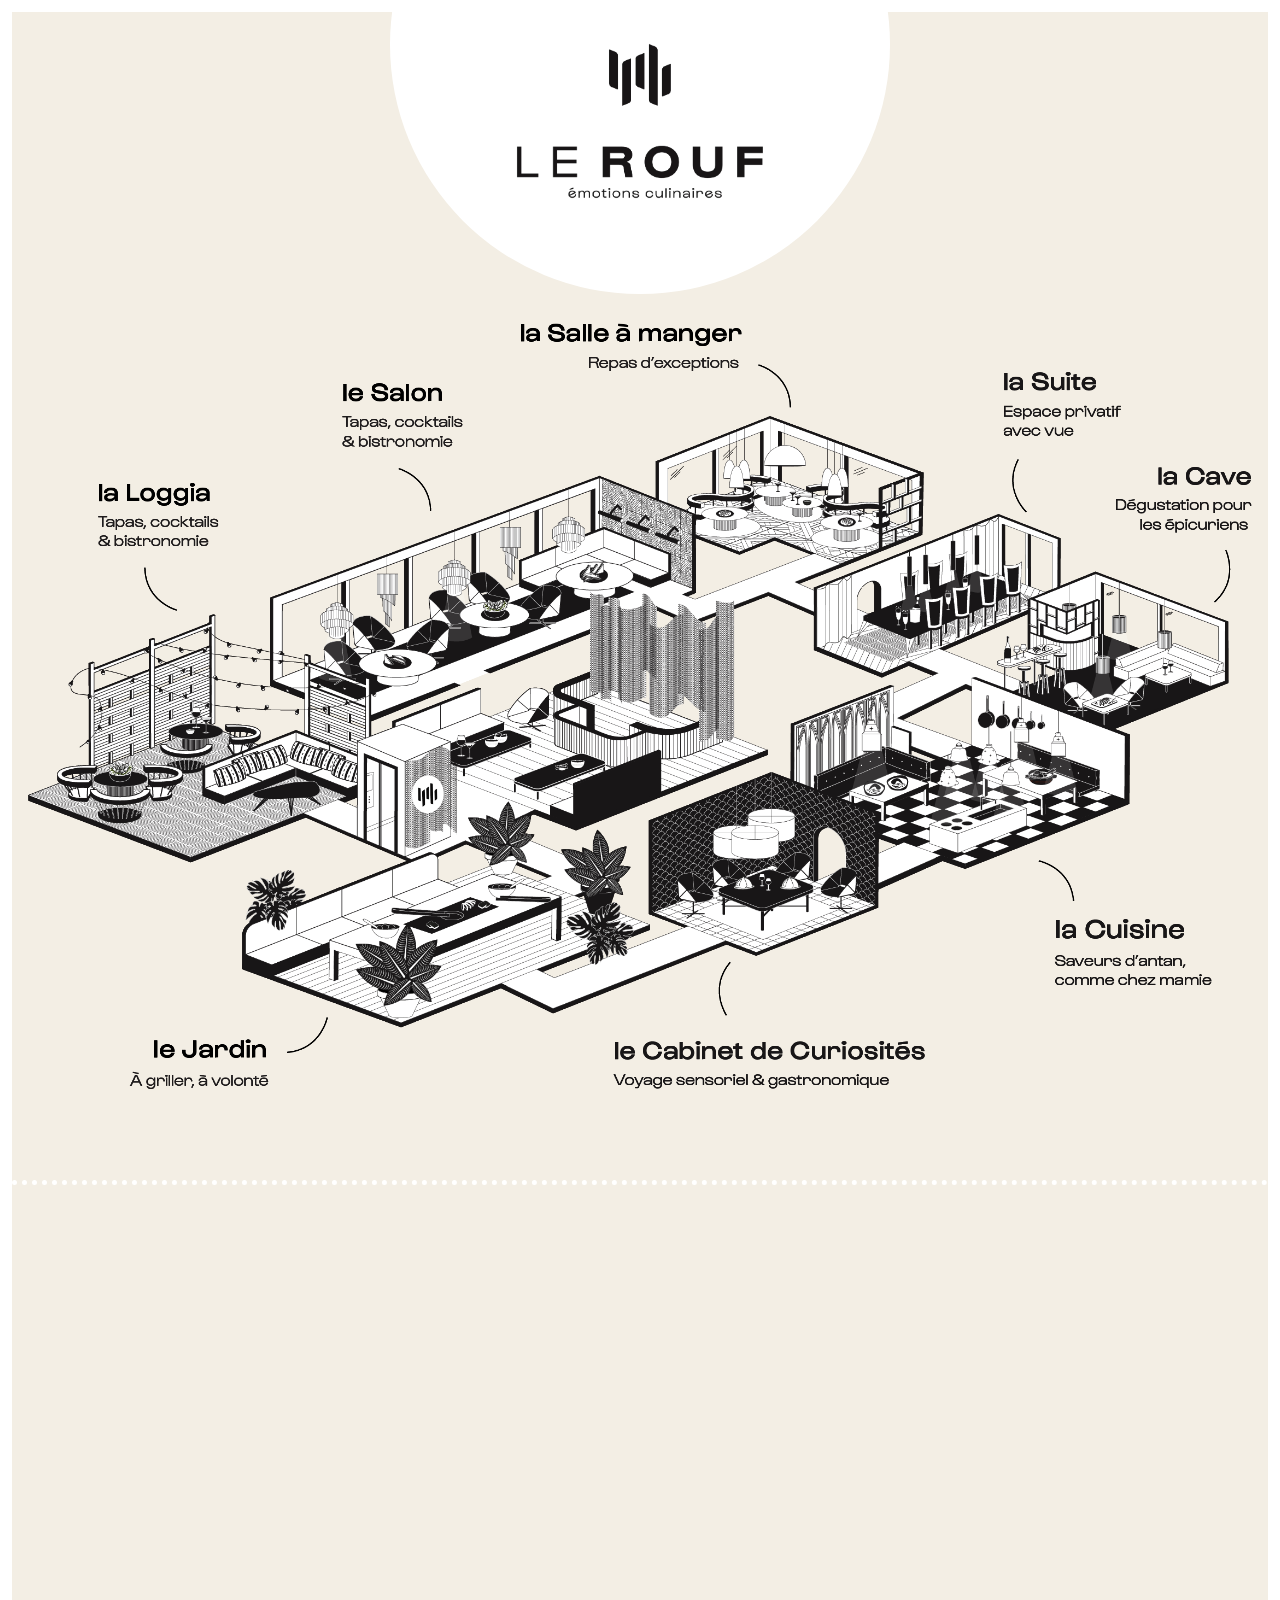
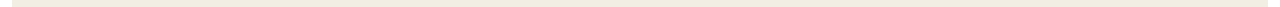
==== index.html @ 715f20ad "test pdf viewer du totem" ====
<!DOCTYPE html>
<html lang="fr">
<head>
    <meta charset="UTF-8">
    <meta name="viewport" content="width=device-width, initial-scale=1.0">
    <link rel="apple-touch-icon" sizes="180x180" href="asset/favicon/apple-touch-icon.png">
    <link rel="icon" type="image/png" sizes="32x32" href="asset/favicon/favicon-32x32.png">
    <link rel="icon" type="image/png" sizes="16x16" href="asset/favicon/favicon-16x16.png">
    <link rel="manifest" href="/site.webmanifest">
    <link rel="mask-icon" href="asset/favicon/safari-pinned-tab.svg" color="#5bbad5">
    <meta name="msapplication-TileColor" content="#da532c">
    <meta name="theme-color" content="#333333">
    <title>Plan Intercatif du Restaurant Le Rouf</title>
    <meta name="description" content="Plan interactif pour les totems au rez-de-chaussée du Rouf.">
    <link rel="stylesheet" href="css/style.css">
</head>
<body>
    <header>
        <div id="logo">
            <img src="asset/img-webp/LE_ROUF_complet_NOIR.webp" alt="logo noir le rouf" width="226.5" height="157.05">
        </div>
    </header>
    <main>
        <section id="container-1">
            <svg viewBox="0 0 800 600" preserveAspectRatio="xMinYMin meet">
                <!-- Image originale -->
                <image href="asset/img-webp/01-plan-global-V3.webp" width="800" height="600"/>
                <!-- Image de transition -->
                <image id="background-image2" href="" width="800" height="600" style="opacity: 0;"/>
                <!-- Background image  -->
                <image id="background-image1" href="asset/img-webp/01-plan-global-V3.webp" width="800" height="600"/>
        
                <!-- Interactive polygon area -->
                <polygon points="110,460 285,388 408,445 245,508" onclick="showContent('jardin')"/>
                <polygon points="60,510 60,560 180,560 180,510" onclick="showContent('jardin')"/>
                <polygon points="405,438 405,375 480,345 555,375 555,440 478,465" onclick="showContent('cabinet')"/>
                <polygon points="370,510 370,560 610,560 610,510" onclick="showContent('cabinet')"/>
                <polygon points="495,345 495,315 620,280 730,320 730,370 615,415" onclick="showContent('cuisine')"/>
                <polygon points="660,430 660,500 790,500 790,430" onclick="showContent('cuisine')"/>
                <polygon points="595,270 708,208 799,240 799,285 720,316" onclick="showContent('cave')"/>
                <polygon points="700,140 700,200 800,200 800,140" onclick="showContent('cave')"/>
                <polygon points="511,262 511,219 640,168 680,183 680,225 557,280" onclick="showContent('suite')"/>
                <polygon points="620,70 620,130 750,130 750,70" onclick="showContent('suite')"/>
                <polygon points="400,168 400,130 480,100 585,138 585,180 510,210" onclick="showContent('salle')"/>
                <polygon points="310,40 310,90 500,90 500,40" onclick="showContent('salle')"/>
                <polygon points="130,285 130,225 360,140 427,165 427,220 195,310" onclick="showContent('salon')"/>
                <polygon points="200,70 200,150 300,150 300,70" onclick="showContent('salon')"/>
                <polygon points="1,368 1,290 115,250 242,290 242,363 115,410" onclick="showContent('loggia')"/>
                <polygon points="30,140 30,200 130,200 130,140" onclick="showContent('loggia')"/>
                <polygon points="200,335 350,275 355,250 455,230 478,332 342,388" onclick="showContent('bar')"/>
            </svg>
            <div id="touchIco" class="show">
                <img src="asset/svg/one-finger-select-hand-gesture.svg" alt="icone de main interactive" width="50" height="50">
                <span>Touchez l'écran et explorez le Rouf</span>
            </div>
        </section>
        <!-- Zone des Modals de Réservation-->
        <!-- Modal Jardin-->
        <div id="jardinModal" class="modal show-modal">
            <!-- Modal content -->
            <div class="modal-content">
                <h2>Le Jardin</h2>
                <p>Réserver votre table avec votre smartphone<br>en scannant le QR-Code ci-dessous</p>
                <img src="asset/svg/qr-code/ZEN_CHEF-JARDIN-booking-qr-code.webp"></img>
                <span class="close" data-modal="jardinModal"><button>&times;</span> fermer</button></span>
            </div>
        </div>
        <!-- Modal Cabinet-->
        <div id="cabinetModal" class="modal show-modal">
            <!-- Modal content -->
            <div class="modal-content">
                <h2>Le Cabinet de Curiosité</h2>
                <p>Réserver votre table avec votre smartphone<br>en scannant le QR-Code ci-dessous</p>
                <img src="asset/svg/qr-code/ZEN_CHEF-CABINET-booking-qr-code.webp"></img>
                <span class="close" data-modal="cabinetModal"><button>&times;</span> fermer</button></span>
            </div>
        </div>
        <!-- Modal Cuisine-->
        <div id="cuisineModal" class="modal show-modal">
            <!-- Modal content -->
            <div class="modal-content">
                <h2>La Cuisine</h2>
                <p>Réserver votre table avec votre smartphone<br>en scannant le QR-Code ci-dessous</p>
                <img src="asset/svg/qr-code/ZEN_CHEF-CUISINE-booking-qr-code.webp"></img>
                <span class="close" data-modal="cuisineModal"><button>&times;</span> fermer</button></span>
            </div>
        </div>
        <!-- Modal Cave-->
        <div id="caveModal" class="modal show-modal">
            <!-- Modal content -->
            <div class="modal-content">
                <h2>La Cave</h2>
                <p>Réserver votre table avec votre smartphone<br>en scannant le QR-Code ci-dessous</p>
                <img src="asset/svg/qr-code/ZEN_CHEF-CAVE-booking-qr-code.webp"></img>
                <span class="close" data-modal="caveModal"><button>&times;</span> fermer</button></span>
            </div>
        </div>
        <!-- Modal Suite-->
        <div id="suiteModal" class="modal show-modal">
            <!-- Modal content -->
            <div class="modal-content">
                <h2>La Suite</h2>
                <p>Réserver votre table avec votre smartphone<br>en scannant le QR-Code ci-dessous</p>
                <img src="asset/svg/qr-code/ZEN_CHEF-SUITE-booking-qr-code.webp"></img>
                <span class="close" data-modal="suiteModal"><button>&times;</span> fermer</button></span>
            </div>
        </div>
        <!-- Modal Salle-->
        <div id="salleModal" class="modal show-modal">
            <!-- Modal content -->
            <div class="modal-content">
                <h2>La Salle à Manger</h2>
                <p>Réserver votre table avec votre smartphone<br>en scannant le QR-Code ci-dessous</p>
                <img src="asset/svg/qr-code/ZEN_CHEF-SALLE-booking-qr-code.webp"></img>
                <span class="close" data-modal="salleModal"><button>&times;</span> fermer</button></span>
            </div>
        </div>
        <!-- Modal Salon-->
        <div id="salonModal" class="modal show-modal">
            <!-- Modal content -->
            <div class="modal-content">
                <h2>Le Salon</h2>
                <p>Réserver votre table avec votre smartphone<br>en scannant le QR-Code ci-dessous</p>
                <img src="asset/svg/qr-code/ZEN_CHEF-SALON-booking-qr-code.webp"></img>
                <span class="close" data-modal="salonModal"><button>&times;</span> fermer</button></span>
            </div>
        </div>
        <!-- Modal Loggia-->
        <div id="loggiaModal" class="modal show-modal">
            <!-- Modal content -->
            <div class="modal-content">
                <h2>La Loggia</h2>
                <p>Réserver votre table avec votre smartphone<br>en scannant le QR-Code ci-dessous</p>
                <img src="asset/svg/qr-code/ZEN_CHEF-SALON-booking-qr-code.webp"></img>
                <span class="close" data-modal="loggiaModal"><button>&times;</span> fermer</button></span>
            </div>
        </div>
        <!-- Modal Bar-->
        <div id="barModal" class="modal show-modal">
            <!-- Modal content -->
            <div class="modal-content">
                <span class="close" data-modal="barModal">&times;</span>
                <iframe src="" title="Bar réservation"></iframe>
            </div>
        </div>
        <section id="container-2">
            <article id="main">
                <p>Découvrez et explorez le Rouf</p>
                <span>●</span>
                <p>Situé au 3ème et dernier étage du 105, le Rouf est un lieu fort, rempli d'émotions et d'expériences culinaires différentes.</p>
                <span>●</span>
                <p>Touchez la carte au dessus pour découvrir les espaces et leur menus.</p>
                <span>●</span>
                <p>Dans chaque espace réservez en ligne en scannant avec votre smartphone le QR-Code que vous trouverez avec le bouton "réserver".</p>
            </article>
            <article id="jardin">
                <div class="btn-back">
                    <button onclick="showContent('main')"><img src="asset/svg/arrow-left.svg" alt="icone de fleches de retour" loading="lazy"><span>Retour</span></button>
                </div>
                <div class="descr">
                    <div class="img-space">
                        <img src="asset/img/plat-1/1.png" alt="" loading="lazy">
                        <img src="asset/img/plat-2/2.png" alt="" loading="lazy">
                    </div>
                    <div class="txt-space">
                        <h2>Le Jardin</h2>
                        <h3>A griller, à volonté</h3>
                        <div class="picto">
                            <img src="asset/img-webp/pictogramme/euro1.webp" alt="gamme de prix de l'espace" loading="lazy">
                            <img src="asset/img-webp/pictogramme/barbecue.webp" alt="icone d'un barbecue" loading="lazy">
                            <img src="asset/img-webp/pictogramme/vegetal.webp" alt="icone végétal" loading="lazy">
                            <img src="asset/img-webp/pictogramme/carotviande.webp" alt="icone de carotte et de viande" loading="lazy">
                        </div>
                        <p>Prenez place dans le Jardin où nous vous proposons un buffet à volonté de viandes, de légumes, de salé et de sucré. Votre barbecue coréen sur votre table ou votre hot pot n'attendent plus que vous pour votre expérience culinaire. Profitez d'une terrasse exposée plein sud toute la journée.</p>
                        <div class="separateur-space"></div>
                        <h4>Horaires et jours d’ouvertures</h4>
                        <p style="text-align: center;">Le Cabinet de Curiosité est ouvert uniquement le soir du mardi au samedi avec un début d'expérience commun à tous à partir 20h.</p>
                        <div class="btn-space">
                            <button onclick="showMenu('menu-jardin')"><span>Découvrir la carte</span><img src="asset/svg/arrow-right.svg" alt="icone de fleches droite" loading="lazy"></button>
                            <!-- Trigger/Open Modal -->
                            <button id="jardinBtn">Réserver</button>
                        </div>
                    </div>
                </div>
            </article>
            <article id="cabinet">
                <div class="btn-back">
                    <button onclick="showContent('main')"><img src="asset/svg/arrow-left.svg" alt="icone de fleches de retour" loading="lazy"><span>Retour</span></button>
                </div>
                <div class="descr">
                    <div class="img-space">
                        <img src="asset/img-webp/cabinet/cabinet-1.webp" alt="" loading="lazy">
                        <img src="asset/img-webp/cabinet/cabinet-2.webp" alt="" loading="lazy">
                    </div>
                    <div class="txt-space">
                        <h2>Le Cabinet de curiosités</h2>
                        <h3 style="text-wrap: nowrap;">L’expérience sensorielle et culinaire,<br>à la découverte des 4 éléments.</h3>
                        <div class="picto">
                            <img src="asset/img-webp/pictogramme/euro3.webp" alt="gamme de prix de l'espace" loading="lazy">
                            <img src="asset/img-webp/pictogramme/interogation.webp" alt="icone d'interogation" loading="lazy">
                            <img src="asset/img-webp/pictogramme/curieux.webp" alt="icone de curiosités" loading="lazy">
                            <img src="asset/img-webp/pictogramme/plat-cloche.webp" alt="icone d'une cloche" loading="lazy">
                        </div>
                        <p style="text-wrap: nowrap;">Savourez des mets dans une ambiance scénarisée<br>autour de thèmes recherchés.<br>Le directeur du restaurant David<br>aura l’honneur de vous accueillir<br>pour vous proposer une expérience<br>des plus surprenantes.</p>
                        <div class="separateur-space"></div>
                        <h4>Horaires et jours d’ouvertures</h4>
                        <p style="text-align: center;">Le Cabinet de Curiosité est ouvert uniquement le soir du mardi au samedi avec un début d'expérience commun à tous à partir 20h.</p>
                        <div class="btn-space">
                            <!--<button onclick="showMenu('menu-cabinet')"><span>Découvrir la carte</span><img src="asset/svg/arrow-right.svg" alt="icone de fleches droite"></button>-->
                            <!-- Trigger/Open Modal -->
                            <button id="cabinetBtn">Réserver</button>
                        </div>
                    </div>
                </div>
            </article>
            <article id="cuisine">
                <div class="btn-back">
                    <button onclick="showContent('main')"><img src="asset/svg/arrow-left.svg" alt="icone de fleches de retour" loading="lazy"><span>Retour</span></button>
                </div>
                <div class="descr">
                    <div class="img-space">
                        <img src="asset/img-webp/cuisine/cuisine-1.webp" alt="" loading="lazy">
                        <img src="asset/img-webp/cuisine/cuisine-2.webp" alt="" loading="lazy">
                    </div>
                    <div class="txt-space">
                        <h2>La Cuisine</h2>
                        <h3>Saveurs d'antan,<br>comme chez mamie.</h3>
                        <div class="picto">
                            <img src="asset/img-webp/pictogramme/euro2.webp" alt="gamme de prix de l'espace" loading="lazy">
                            <img src="asset/img-webp/pictogramme/cocote.webp" alt="icone de cocotte" loading="lazy">
                            <img src="asset/img-webp/pictogramme/tarte.webp" alt="icone de tarte" loading="lazy">
                            <img src="asset/img-webp/pictogramme/tablier.webp" alt="icone de tablier" loading="lazy">
                        </div>
                        <p>Doux retour en enfance avec les plats les plus typiques de nos grands-mères! Ici la carte évoluera tous les mois pour le plus grand plaisir du chef Alex, de ses équipes mais surtout le vôtre !</p>
                        <div class="separateur-space"></div>
                        <h4>Horaires et jours d’ouvertures</h4>
                        <p style="text-align: center;">La Cuisine est ouverte tous les jours, sauf le mardi toute la journée et le dimanche soir.</p>
                        <div class="btn-space">
                            <button onclick="showMenu('menu-cuisine')"><span>Découvrir la carte</span><img src="asset/svg/arrow-right.svg" alt="icone de fleches droite" loading="lazy"></button>
                            <!-- Trigger/Open Modal -->
                            <button id="cuisineBtn">Réserver</button>
                        </div>
                    </div>
                </div>
            </article>
            <article id="cave">
                <div class="btn-back">
                    <button onclick="showContent('main')"><img src="asset/svg/arrow-left.svg" alt="icone de fleches de retour" loading="lazy"><span>Retour</span></button>
                </div>
                <div class="descr">
                    <div class="img-space">
                        <img src="asset/img-webp/cave/cave-1.webp" alt="" loading="lazy">
                        <img src="asset/img-webp/cave/cave-2.webp" alt="" loading="lazy">
                    </div>
                    <div class="txt-space">
                        <h2>La Cave</h2>
                        <h3>Dégustation pour les épicuriens.</h3>
                        <div class="picto">
                            <img src="asset/img-webp/pictogramme/euro2.webp" alt="gamme de prix de l'espace" loading="lazy">
                            <img src="asset/img-webp/pictogramme/cotedeboeuf.webp" alt="icone de cote de boeuf" loading="lazy">
                            <img src="asset/img-webp/pictogramme/vin.webp" alt="icone de vin" loading="lazy">
                            <img src="asset/img-webp/pictogramme/cigare.webp" alt="icone de cigare" loading="lazy">
                        </div>
                        <p>Imaginez manger une bonne Côte de Boeuf, prendre une belle bouteille de Vin et finir son repas tranquillement avec un Digestif et un Cigare sur la terrasse. Boeuf Maturé, Entrecôte Wagyu, Jambon à la découpe, Poisson grillé, le lieu parfait pour les épicuriens.</p>
                        <div class="separateur-space"></div>
                        <h4>Horaires et jours d’ouvertures</h4>
                        <p style="text-align: center;">La Cave est ouverte tous les jours,<br>sauf le mercredi toute la journée et le dimanche soir.</p>
                        <div class="btn-space">
                            <button onclick="showMenu('menu-cave')"><span>Découvrir la carte</span><img src="asset/svg/arrow-right.svg" alt="icone de fleches droite" loading="lazy"></button>
                            <!-- Trigger/Open Modal -->
                            <button id="caveBtn">Réserver</button>
                        </div>
                    </div>
                </div>
            </article>
            <article id="suite">
                <div class="btn-back">
                    <button onclick="showContent('main')"><img src="asset/svg/arrow-left.svg" alt="icone de fleches de retour" loading="lazy"><span>Retour</span></button>
                </div>
                <div class="descr">
                    <div class="img-space">
                        <img src="asset/img-webp/suite/suite-1.webp" alt="" loading="lazy">
                        <img src="asset/img-webp/suite/suite-2.webp" alt="" loading="lazy">
                    </div>
                    <div class="txt-space">
                        <h2>La Suite</h2>
                        <h3>Privatisez La Suite pour votre anniversaire ou pour un séminaire professionnel.</h3>
                        <div class="picto">
                            <img src="asset/img-webp/pictogramme/euro3.webp" alt="gamme de prix de l'espace" loading="lazy">
                            <img src="asset/img-webp/pictogramme/tchin.webp" alt="icone de verre de champagne" loading="lazy">
                            <img src="asset/img-webp/pictogramme/tapis.webp" alt="icone de tapis rouge" loading="lazy">
                            <img src="asset/img-webp/pictogramme/homard.webp" alt="icone de homard" loading="lazy">
                        </div>
                        <p>Espace privatif perché au plus haut point du 105. Vous jouirez de la plus jolie vue possible pour vos séminaires de travail, vos anniversaires en famille ou vos dîners entre amis ! Contactez vanessa@le-rouf.com pour plus d'informations.</p>
                        <div class="separateur-space"></div>
                        <h4>Horaires et jours d’ouvertures</h4>
                        <p style="text-align: center;">La Suite est privatisable tous les jours.<br>Contactez vanessa@le-rouf.com pour plus d'informations.</p>
                        <div class="btn-space">
                            <!--<button onclick="showMenu('menu-suite')"><span>Découvrir la carte</span><img src="asset/svg/arrow-right.svg" alt="icone de fleches droite" loading="lazy"></button>-->
                            <!-- Trigger/Open Modal -->
                            <button id="suiteBtn">Réserver</button>
                        </div>
                    </div>
                </div>
            </article>
            <article id="salle">
                <div class="btn-back">
                    <button onclick="showContent('main')"><img src="asset/svg/arrow-left.svg" alt="icone de fleches de retour" loading="lazy"><span>Retour</span></button>
                </div>
                <div class="descr">
                    <div class="img-space">
                        <img src="asset/img-webp/salle/salle-1.webp" alt="" loading="lazy">
                        <img src="asset/img-webp/salle/salle-2.webp" alt="" loading="lazy">
                    </div>
                    <div class="txt-space">
                        <h2>La Salle a manger</h2>
                        <h3>La Salle à manger vous propose un repas gastronomique avec un menu en plusieurs dégustations.</h3>
                        <div class="picto">
                            <img src="asset/img-webp/pictogramme/euro3.webp" alt="gamme de prix de l'espace" loading="lazy">
                            <img src="asset/img-webp/pictogramme/plat-cloche.webp" alt="icone de cloche" loading="lazy">
                            <img src="asset/img-webp/pictogramme/tchin.webp" alt="icone de verre de champagne" loading="lazy">
                            <img src="asset/img-webp/pictogramme/etoile.webp" alt="icone de etoile" loading="lazy">
                        </div>
                        <p>Un dîner gastronomique avec vue Seine et Cathédrale, sympa non ? Profitez d’un repas d’exception avec un service soigné où les mises en scènes seront, en plus des mets délicieux, la marque de fabrique de cet espace.</p>
                        <div class="separateur-space"></div>
                        <h4>Horaires et jours d’ouvertures</h4>
                        <p style="text-align: center;">La Salle à manger est ouverte tous les jours, sauf le dimanche soir.</p>
                        <div class="btn-space">
                            <button onclick="showMenu('menu-salle')"><span>Découvrir la carte</span><img src="asset/svg/arrow-right.svg" alt="icone de fleches droite" loading="lazy"></button>
                            <!-- Trigger/Open Modal -->
                            <button id="salleBtn">Réserver</button>
                        </div>
                    </div>
                </div>
            </article>
            <article id="salon">
                <div class="btn-back">
                    <button onclick="showContent('main')"><img src="asset/svg/arrow-left.svg" alt="icone de fleches de retour" loading="lazy"><span>Retour</span></button>
                </div>
                <div class="descr">
                    <div class="img-space">
                        <img src="asset/img-webp/salon/salon-1.webp" alt="" loading="lazy">
                        <img src="asset/img-webp/salon/salon-2.webp" alt="" loading="lazy">
                    </div>
                    <div class="txt-space">
                        <h2>Le Salon</h2>
                        <h3>Tapas, Cocktail & Bistronomie.</h3>
                        <div class="picto">
                            <img src="asset/img-webp/pictogramme/euro1.webp" alt="gamme de prix de l'espace" loading="lazy">
                            <img src="asset/img-webp/pictogramme/divan.webp" alt="icone de divan" loading="lazy">
                            <img src="asset/img-webp/pictogramme/cocktail.webp" alt="icone de cocktail" loading="lazy">
                            <img src="asset/img-webp/pictogramme/saucisson.webp" alt="icone de saucisson" loading="lazy">
                        </div>
                        <p>Profitez d'un moment de détente et de dégustation autour de tapas, de cocktails et d'une jolie carte bistronomique dans une ambiance de brasserie.</p>
                        <div class="separateur-space"></div>
                        <h4>Horaires et jours d’ouvertures</h4>
                        <p style="text-align: center;">Le Salon et la Loggia
                            <br>avec terrasse vue sur Seine
                            <br>sont ouverts en continu :</p>
                            <p style="text-align: center;">du lundi au dimanche de 12h à 23h.</p>
                            <p style="text-align: center;">Une carte réduite est proposée de 14h à 19h.</p>
                        <div class="btn-space">
                            <a href="https://le-rouf.com/wp-content/uploads/Carte-Salon.pdf"><button><span>Découvrir la carte</span><img src="asset/svg/arrow-right.svg" alt="icone de fleches droite" loading="lazy"></button></a>
                            <!-- Trigger/Open Modal -->
                            <button id="salonBtn">Réserver</button>
                        </div>
                    </div>
                </div>
            </article>
            <article id="loggia">
                <div class="btn-back">
                    <button onclick="showContent('main')"><img src="asset/svg/arrow-left.svg" alt="icone de fleches de retour" loading="lazy"><span>Retour</span></button>
                </div>
                <div class="descr">
                    <div class="img-space">
                        <img src="asset/img-webp/loggia/loggia-1.webp" alt="" loading="lazy">
                        <img src="asset/img-webp/loggia/loggia-2.webp" alt="" loading="lazy">
                    </div>
                    <div class="txt-space">
                        <h2>la Loggia</h2>
                        <h3>Térrasse chaleureuse</h3>
                        <div class="picto">
                            <img src="asset/img-webp/pictogramme/euro1.webp" alt="gamme de prix de l'espace" loading="lazy">
                            <img src="asset/img-webp/pictogramme/soleil.webp" alt="icone de soleil" loading="lazy">
                            <img src="asset/img-webp/pictogramme/cocktail.webp" alt="icone de cocktail" loading="lazy">
                            <img src="asset/img-webp/pictogramme/saucisson.webp" alt="icone de saucisson" loading="lazy">
                        </div>
                        <p>Ambiance et cartes similaires à celles du Salon, vous profiterez d’une jolie carte de cocktails et d’une bistronomie accessible à tous, le tout sur une terrasse chaleureuse avec vue sur Seine.
                        </p>
                        <div class="separateur-space"></div>
                        <p>- Térrasse avec vue sur la Seine</p>
                        <p>- Capacités de places assises</p>
                        <div class="btn-space">
                            <button onclick="showMenu('menu-salon')"><span>Découvrir la carte</span><img src="asset/svg/arrow-right.svg" alt="icone de fleches droite" loading="lazy"></button>
                            <!-- Trigger/Open Modal -->
                            <button id="loggiaBtn">Réserver</button>
                        </div>
                    </div>
                </div>
            </article>
            <article id="bar">
                <div class="btn-back">
                    <button onclick="showContent('main')"><img src="asset/svg/arrow-left.svg" alt="icone de fleches de retour" loading="lazy"><span>Retour</span></button>
                </div>
                <div class="descr">
                    <div class="img-space">
                        <img src="asset/img-webp/bar/bar-1.webp" alt="" loading="lazy">
                        <img src="asset/img-webp/bar/bar-2.webp" alt="" loading="lazy">
                    </div>
                    <div class="txt-space">
                        <h2>le Bar</h2>
                        <h3>Zone d'accueil et de détente autour d'un verre ou d'un cocktail.</h3>
                        <div class="picto">
                            <img src="asset/img-webp/pictogramme/euro1.webp" alt="gamme de prix de l'espace" loading="lazy">
                            <img src="asset/img-webp/picto-vin.webp" alt="icone de vin" loading="lazy">
                            <img src="asset/img-webp/picto-jambon.webp" alt="icone de jambon" loading="lazy">
                            <img src="asset/img-webp/picto-viande.webp" alt="icone de viande" loading="lazy">
                        </div>
                        <p>Cette zone sera à la fois une zone d'accueil, de détente autour d'un verre ou d'un cocktail, un instant de détente confortablement installé dans un fauteuil pour passer la soirée entre amis ou patienter le temps qu'une table du restaurant se libère.</p>
                        <div class="separateur-space"></div>
                        <p>- Térrasse avec vue sur la seine</p>
                        <p>- Zone d'accueil</p>
                        <div class="btn-space">
                            <a href="asset/pdf/Carte-Cave-Juin-2024.pdf"><button><span>Découvrir la carte</span><img src="asset/svg/arrow-right.svg" alt="icone de fleches droite" loading="lazy"></button></a>
                            <!-- Trigger/Open Modal -->
                            <!--<button id="barBtn">Réserver</button>-->
                        </div>
                    </div>
                </div>
            </article>
            <article id="menu-jardin">
                <div class="btn-back">
                    <button onclick="showContent('jardin')"><img src="asset/svg/arrow-left.svg" alt="icone de fleches de retour" loading="lazy"><span>Retour</span></button>
                    <!-- Trigger/Open Modal -->
                    <button id="jardinBtn">Réserver</button>
                </div>
                <div class="descr">
                    <div id="adobe-dc-view-jardin" style="height: 600px; width: 100%;"></div>
                </div>
            </article>
            <article id="menu-cabinet">
                <div class="btn-back">
                    <button onclick="showContent('cabinet')"><img src="asset/svg/arrow-left.svg" alt="icone de fleches de retour" loading="lazy"><span>Retour</span></button>
                </div>
                <div class="descr">
                    <div id="adobe-dc-view-cabinet" style="height: 600px; width: 100%;"></div>
                </div>
            </article>
            <article id="menu-cuisine">
                <div class="btn-back">
                    <button onclick="showContent('cuisine')"><img src="asset/svg/arrow-left.svg" alt="icone de fleches de retour" loading="lazy"><span>Retour</span></button>
                    <!-- Trigger/Open Modal -->
                    <button id="cuisineBtn">Réserver</button>
                </div>
                <div class="descr">
                    <div id="adobe-dc-view-cuisine" style="height: 600px; width: 100%;"></div>
                </div>
            </article>
            <article id="menu-cave">
                <div class="btn-back">
                    <button onclick="showContent('cave')"><img src="asset/svg/arrow-left.svg" alt="icone de fleches de retour" loading="lazy"><span>Retour</span></button>
                    <!-- Trigger/Open Modal -->
                    <button id="caveBtn">Réserver</button>
                </div>
                <div class="descr">
                    <div id="adobe-dc-view-cave" style="height: 600px; width: 100%; animation: aparition 0.6s 0.3s ease-out forwards; opacity: 0;"></div>
                </div>
            </article>
            <article id="menu-suite">
                <div class="btn-back">
                    <button onclick="showContent('suite')"><img src="asset/svg/arrow-left.svg" alt="icone de fleches de retour" loading="lazy"><span>Retour</span></button>
                </div>
                <div class="descr">
                    <div id="adobe-dc-view-suite" style="height: 600px; width: 100%;"></div>
                </div>
            </article>
            <article id="menu-salle">
                <div class="btn-back">
                    <button onclick="showContent('salle')"><img src="asset/svg/arrow-left.svg" alt="icone de fleches de retour" loading="lazy"><span>Retour</span></button>
                    <!-- Trigger/Open Modal -->
                    <button id="salleBtn">Réserver</button>                    
                </div>
                <div class="descr">
                    <div id="adobe-dc-view-salle" style="height: 600px; width: 100%;"></div>
                </div>
            </article>
            <article id="menu-salon">
                <div class="btn-back">
                    <button onclick="showContent('salon')"><img src="asset/svg/arrow-left.svg" alt="icone de fleches de retour" loading="lazy"><span>Retour</span></button>
                    <!-- Trigger/Open Modal -->
                    <button id="salonBtn">Réserver</button>
                </div>
                <div class="descr">
                    <embed src="asset/pdf/Carte-Salon-Juin-24-V2.pdf" width=800 height=500 type='application/pdf'/>
                </div>
            </article>
            <article id="menu-loggia">
                <div class="btn-back">
                    <button onclick="showContent('loggia')"><img src="asset/svg/arrow-left.svg" alt="icone de fleches de retour" loading="lazy"><span>Retour</span></button>
                    <!-- Trigger/Open Modal -->
                    <button id="loggiaBtn">Réserver</button>
                </div>
                <div class="descr">
                    <iframe src="https://le-rouf.com/wp-content/uploads/Carte-Salon.pdf" width="100%" height="600px"></iframe>
                </div>
            </article>
            <article id="menu-bar">
                <div class="btn-back">
                    <button onclick="showContent('bar')"><img src="asset/svg/arrow-left.svg" alt="icone de fleches de retour" loading="lazy"><span>Retour</span></button>
                </div>
                <div class="descr">
                    <div id="adobe-dc-view-loggia" style="height: 600px; width: 100%;"></div>
                </div>
            </article>
        </section>
    </main>
    <footer>

    </footer>
    <script src="https://acrobatservices.adobe.com/view-sdk/viewer.js"></script>
    <script src="js/app.js"></script>
</body>
</html>
---- css/style.css ----
/* reset css */
*, ::before, ::after {
    margin: 0px;
    padding: 0px;
    box-sizing: border-box;
}

/* import font */
@font-face {
    font-family: Gustavo-Bold;
    src: url(../asset/font/Gustavo-Bold.woff2);
    font-display: swap;
}
@font-face {
    font-family: Gustavo-Regular;
    src: url(../asset/font/Gustavo-Regular.woff2);
    font-display: swap;
}

/* design system */
h1, h2, h5, h6 {
    font-family: Gustavo-Bold;
    font-size: clamp(0.875rem, 0.0625rem + 3.3333vw, 2rem);
    letter-spacing: 2px;
    line-height: clamp(0.9375rem, 0.2604rem + 2.7778vw, 1.875rem);
}
h3{
    font-family: Gustavo-Regular;
    font-size: 18px;
    line-height: 16px;
    letter-spacing: 1px;
}
h4 {
    font-family: Gustavo-Bold;
    font-size: 14px;
    letter-spacing: 1px;
    line-height: 14px;
    text-align: center;
}
p, span, li{
    font-family: Gustavo-Regular;
    font-size: 13px;
    line-height: 16px;
    letter-spacing: 1px;
    text-wrap: balance;
}
ul {
    padding-left: 8px;
    list-style: none;
}
li {
    padding: 0 0 8px 16px;
}
button {
    display: flex;
    align-items: center;
    justify-content: center;
    color: #fff;
    background-color: #181617;
    padding: 8px 26px;
    border-radius: 50px;
    font-family: Gustavo-Regular;
    font-size: 16px;
    letter-spacing: 2px;
    line-height: 22px;
}
button img {
    width: 17px;
}
.btn-space button img {
    filter: invert(1);
}
.btn-back {
    padding-bottom: 20px;
    opacity:0;
    transform: translateY(-30px);
    animation: aparition 0.6s 0.6s ease-out forwards;
    display: flex;
    justify-content: space-between;
}
.btn-back button{
    background-color: #fff;
    color: #181617;
}
.btn-back button span {
    font-size: 16px;
    padding-bottom: 3px;
    padding-left: 9px;
}
.txt-space .btn-space button span {
    font-size: 16px;
    padding-bottom: 3px;
    padding-right: 9px;
}
/* Button-icone invitant l'interaction avec la main */
#touchIco {
    width: 500px;
    height: 500px;
    display: flex;
    flex-direction: column;
    justify-content: center;
    align-items: center;
    position: absolute;
    border-radius: 500px;
    background-color: #181617;
    color: #fff;
    text-align: center;
    top: 65vw;
    left: 23vw;
    opacity:0;
    transform: translateY(-30px);
    z-index: 2;
}
#touchIco img{
    filter: invert(1);
}
#touchIco span {
    font-size: 50px;
    line-height: 54px;
    padding: 50px;
}
/* design body */
html{
    height: 100svh;
    padding: 12px;
}
body{
    background-color: #fff;
}
footer {
    display: none;
}
#logo {
    width: 100%;
    height: fit-content;
    display: flex;
    justify-content: center;
    background-color: #F3EEE4;
}
#logo img {
    width: 25%;
    height: auto;
    z-index: 1;
}
#logo::before {
    content: "";
    width: 39vw;
    height: 39vw;
    display: block;
    background-color: #fff;
    border-radius: 39vw;
    position: absolute;
    top: -16vw;
    z-index: 0;
}

#container-1 {
    width: 100%;
    height: fit-content;
    display: flex;
    background-color: #F3EEE4;
}

img {
    max-width: 100%;
}
svg {
    width: 100%; /* Responsive width */
    height: auto; /* Maintain aspect ratio */
    display: block; /* Remove extra space below */
    padding: 16px;
    /*border: 1px solid #ccc;  Optional border for visibility */
}
#background-image1, #background-image2 {
    transition: opacity 1s ease;
}

/* css pour visualiser les polygones dans l'image */
polygon {
    fill: transparent;
    /*stroke: red;*/
    /*stroke-width: 2px;*/
}
/*polygon:hover {
    fill: yellow;
}*/

#container-2 {
    display: flex;
    align-items: center;
    background-color: #F3EEE4;
    height: 47.5vh;
    border-top: 5px dotted #fff;
    overflow: hidden;
}

#container-2 article {
    width: 100%;
    height:auto;
    display: none;
    padding:  32px 78px;
    margin-top: -80px;
}

#container-2 #main {
    height: 100%;
    display: block;
    align-content: center;
    translate: 0 -80px;
    text-align: center;
    opacity:0;
    transform: translateY(-30px);
    animation: aparition 0.6s 0.3s ease-out forwards;
}
#main::before {
    content: "";
    width: 100%;
    height: 100%;
    position: absolute;
    z-index: -1;
    left: -150px;
    bottom: -390px;
    filter: invert(0) hue-rotate(183deg);
    background: url(../asset/svg/LE_ROUF_embleme_white.svg) no-repeat bottom left;
}
#main span {
    line-height: 48px;
}
#main p {
    padding: 16px 0 16px;
    font-size: 24px;
    line-height: 28px;
}
#main button{
    margin: 30px auto 0;
}
/* debug espace */
/*#jardin {
    background-color: #aaaa71;
}

#cabinet {
    background-color: #81aaa7;
}

#cuisine {
    background-color: #b2685b;
}

#cave {
    background-color: #e8ab74;
}

#suite {
    background-color: #979b84;
}

#salle {
    background-color: #b59e9c;
}

#patio, #salon {
    background-color: #966B57;
}*/

/* Design de la description des espaces */
.descr {
    width: 100%;
    height: auto;
    display: flex;
    opacity:0;
    transform: translateY(-30px);
    animation: aparition 0.6s 0.3s ease-out forwards;
}
.img-space , .txt-space {
    width: 50%;
    height: auto;
}
.img-space > img:first-child{
    margin-bottom: 16px;
}
.txt-space {
    display: flex;
    flex-direction: column;
    justify-content: start;
    row-gap: 16px;
    padding: 0 0 0 54px;
}
.picto img {
    width: 44px;
    padding-right: 8px;
}
.btn-space > button:first-child {
    margin-bottom: 10px;
}

/* exception de mise en page de description des espaces */
#salle .txt-space h2 {
    text-wrap: nowrap;
}

/* design des menus */
#menu-jardin h2 , #menu-cabinet h2 , #menu-cuisine h2 , #menu-cave h2 , #menu-suite h2 , #menu-salle h2 , #menu-salon h2 , #menu-patio h2 , #menu-loggia h2 {
    font-size: 20px;
    line-height: 22px;
    margin-bottom: 16px;
}

/* gestion de l'animantion d'entrée en css */
@keyframes aparition {
    0%{
        opacity: 0;
        filter: blur(5px);
    }
    100%{
        opacity: 1;
        transform: none;
        filter: blur(0);
    }
}

.show {
    animation: aparition 0.6s 0.3s ease-out forwards, xpanse-border 2s ease-out infinite;
}
.show-modal {
    animation: aparition 0.6s 0.3s ease-out forwards;
}
/* Animation de disparition */
@keyframes disparition {
    0% {
        opacity: 1;
        transform: translateY(0);
    }
    100% {
        opacity: 0;
        transform: translateY(-30px);
    }
}

.hide {
    animation: disparition 0.6s ease-out forwards;
}

/* animation du bouton d'invitation a interagir avec la carte */
@keyframes xpanse-border {
    0%{
        scale: 1;
    }
    50%{
        scale: 1.1;
    }
    100%{
        scale: 1;
    }
}

/* Bg Modal */
.modal {
    display: none;
    position: fixed;
    z-index: 1;
    left: 0;
    top: 13%;
    width: 100%;
    height: 100%;
    overflow: auto; /* Enable scroll if needed */
    /*background-color: rgb(0,0,0); /* Fallback color */
    /*background-color: rgba(0,0,0,0.4); /* Black w/ opacity */
    padding: 12px;
    opacity:0;
    transform: translateY(-30px);
  }
  
  /* Modal Content/Box */
  .modal-content {
    background-color: #f3eee4;
    padding: 123px;
    width: 100%;
    display: inline-flex;
    height: auto;
    flex-direction: column;
    align-items: center;
    row-gap: 60px;
  }
  .modal-content h2, .modal-content p {
    text-align: center;
  }
  .modal-content img {
    width: 98px;
  }
  
  /* The Close Button */
  .close {
    color: #000;
    font-size: 33px;
    font-weight: bold;
  }
  
  .close:hover,
  .close:focus {
    color: black;
    text-decoration: none;
    cursor: pointer;
  }
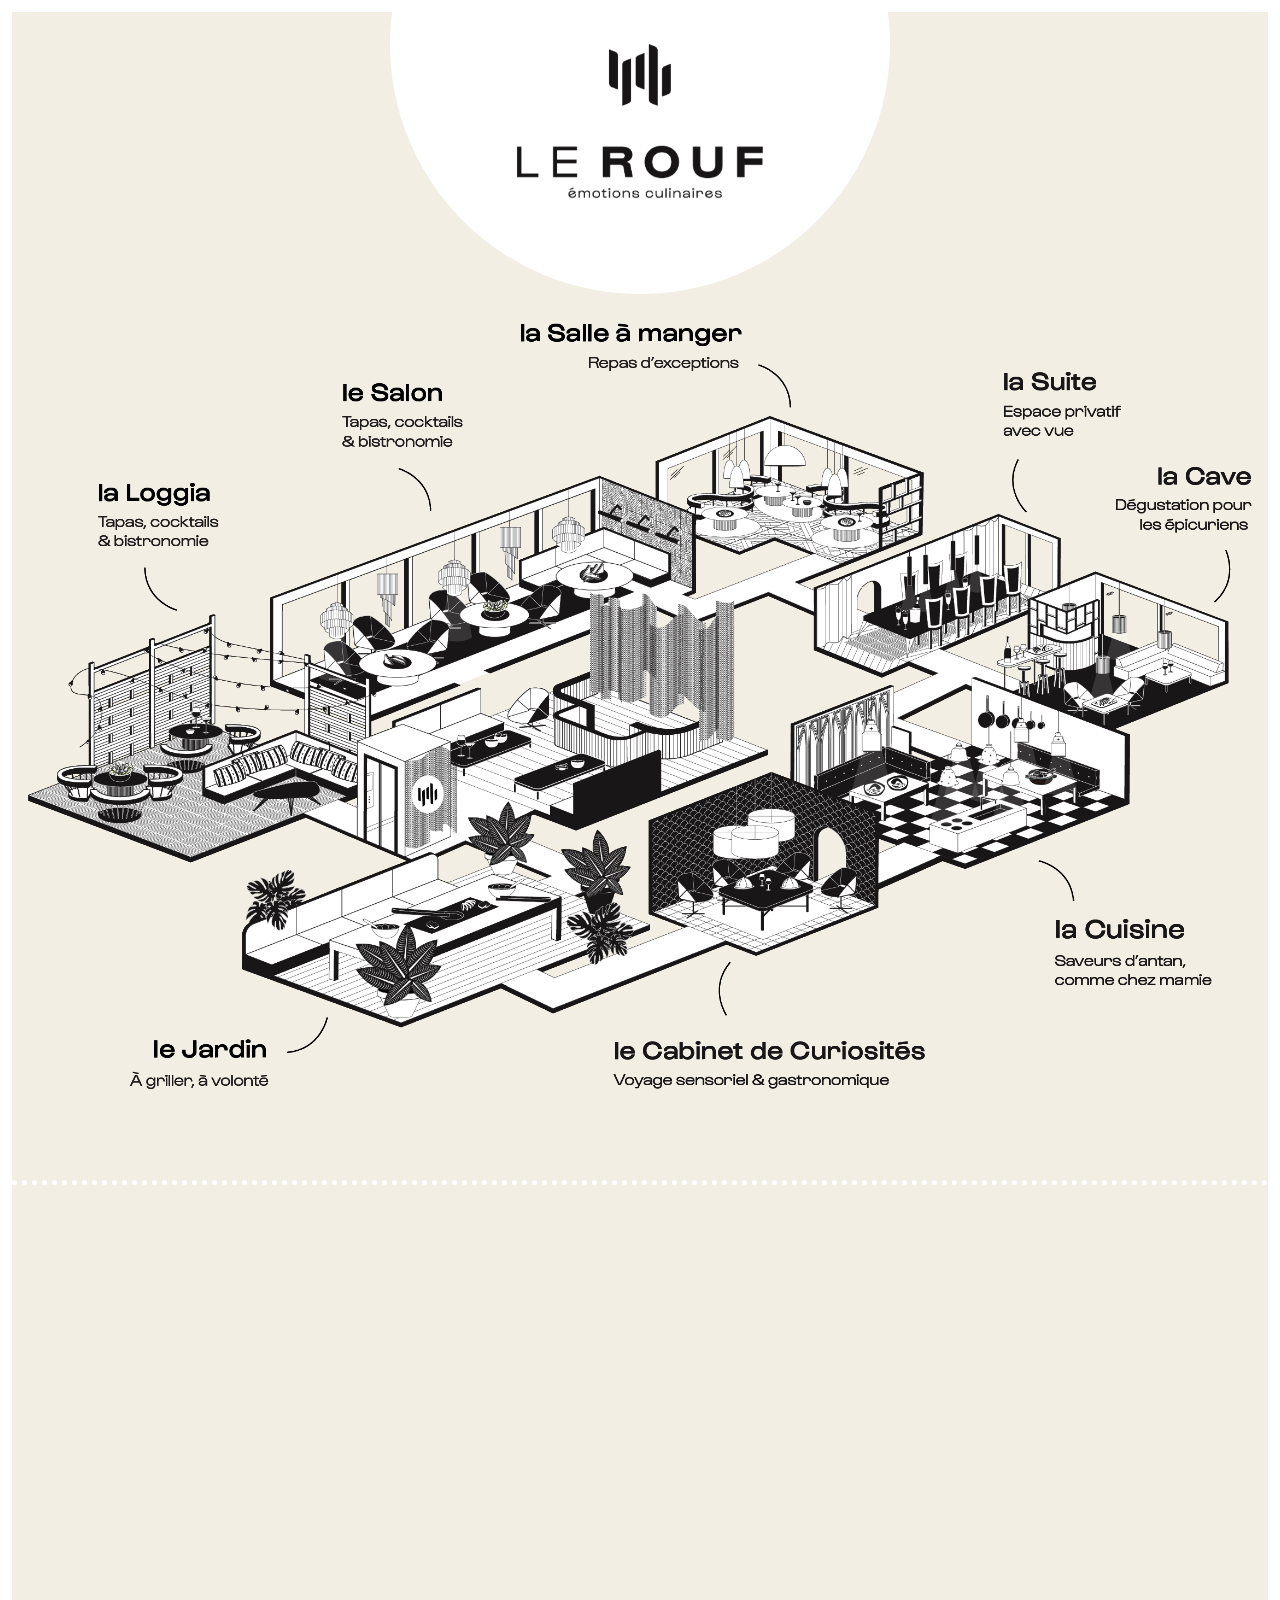
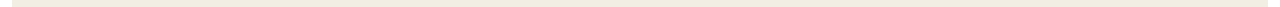
==== commit 6fbba885: "ajout sliders img" ====
--- a/index.html
+++ b/index.html
@@ -49,9 +49,11 @@
                 <polygon points="30,140 30,200 130,200 130,140" onclick="showContent('loggia')"/>
                 <polygon points="200,335 350,275 355,250 455,230 478,332 342,388" onclick="showContent('bar')"/>
             </svg>
-            <div id="touchIco" class="show">
-                <img src="asset/svg/one-finger-select-hand-gesture.svg" alt="icone de main interactive" width="50" height="50">
-                <span>Touchez l'écran et explorez le Rouf</span>
+            <div class="full-screen" id="background-slider">
+                <div id="touchIco" class="show">
+                    <img src="asset/svg/one-finger-select-hand-gesture.svg" alt="icone de main interactive" width="50" height="50">
+                    <span>Touchez l'écran et explorez le Rouf</span>
+                </div>
             </div>
         </section>
         <!-- Zone des Modals de Réservation-->
@@ -176,7 +178,8 @@
                         <h4>Horaires et jours d’ouvertures</h4>
                         <p style="text-align: center;">Le Cabinet de Curiosité est ouvert uniquement le soir du mardi au samedi avec un début d'expérience commun à tous à partir 20h.</p>
                         <div class="btn-space">
-                            <button onclick="showMenu('menu-jardin')"><span>Découvrir la carte</span><img src="asset/svg/arrow-right.svg" alt="icone de fleches droite" loading="lazy"></button>
+                            <a href="https://le-rouf.com/wp-content/uploads/Carte-Jardin.pdf"><button><span>Découvrir la carte</span><img src="asset/svg/arrow-right.svg" alt="icone de fleches droite" loading="lazy"></button></a>
+                            <!-- <button onclick="showMenu('menu-jardin')"><span>Découvrir la carte</span><img src="asset/svg/arrow-right.svg" alt="icone de fleches droite" loading="lazy"></button> -->
                             <!-- Trigger/Open Modal -->
                             <button id="jardinBtn">Réserver</button>
                         </div>
@@ -236,7 +239,8 @@
                         <h4>Horaires et jours d’ouvertures</h4>
                         <p style="text-align: center;">La Cuisine est ouverte tous les jours, sauf le mardi toute la journée et le dimanche soir.</p>
                         <div class="btn-space">
-                            <button onclick="showMenu('menu-cuisine')"><span>Découvrir la carte</span><img src="asset/svg/arrow-right.svg" alt="icone de fleches droite" loading="lazy"></button>
+                            <a href="https://le-rouf.com/wp-content/uploads/Carte-Cuisine.pdf"><button><span>Découvrir la carte</span><img src="asset/svg/arrow-right.svg" alt="icone de fleches droite" loading="lazy"></button></a>
+                            <!-- <button onclick="showMenu('menu-cuisine')"><span>Découvrir la carte</span><img src="asset/svg/arrow-right.svg" alt="icone de fleches droite" loading="lazy"></button> -->
                             <!-- Trigger/Open Modal -->
                             <button id="cuisineBtn">Réserver</button>
                         </div>
@@ -266,7 +270,8 @@
                         <h4>Horaires et jours d’ouvertures</h4>
                         <p style="text-align: center;">La Cave est ouverte tous les jours,<br>sauf le mercredi toute la journée et le dimanche soir.</p>
                         <div class="btn-space">
-                            <button onclick="showMenu('menu-cave')"><span>Découvrir la carte</span><img src="asset/svg/arrow-right.svg" alt="icone de fleches droite" loading="lazy"></button>
+                            <a href="https://le-rouf.com/wp-content/uploads/Carte-Cave.pdf"><button><span>Découvrir la carte</span><img src="asset/svg/arrow-right.svg" alt="icone de fleches droite" loading="lazy"></button></a>
+                            <!-- <button onclick="showMenu('menu-cave')"><span>Découvrir la carte</span><img src="asset/svg/arrow-right.svg" alt="icone de fleches droite" loading="lazy"></button> -->
                             <!-- Trigger/Open Modal -->
                             <button id="caveBtn">Réserver</button>
                         </div>
@@ -326,7 +331,8 @@
                         <h4>Horaires et jours d’ouvertures</h4>
                         <p style="text-align: center;">La Salle à manger est ouverte tous les jours, sauf le dimanche soir.</p>
                         <div class="btn-space">
-                            <button onclick="showMenu('menu-salle')"><span>Découvrir la carte</span><img src="asset/svg/arrow-right.svg" alt="icone de fleches droite" loading="lazy"></button>
+                            <a href="https://le-rouf.com/wp-content/uploads/Carte-Salle-a-manger.pdf"><button><span>Découvrir la carte</span><img src="asset/svg/arrow-right.svg" alt="icone de fleches droite" loading="lazy"></button></a>
+                            <!-- <button onclick="showMenu('menu-salle')"><span>Découvrir la carte</span><img src="asset/svg/arrow-right.svg" alt="icone de fleches droite" loading="lazy"></button> -->
                             <!-- Trigger/Open Modal -->
                             <button id="salleBtn">Réserver</button>
                         </div>
@@ -391,7 +397,8 @@
                         <p>- Térrasse avec vue sur la Seine</p>
                         <p>- Capacités de places assises</p>
                         <div class="btn-space">
-                            <button onclick="showMenu('menu-salon')"><span>Découvrir la carte</span><img src="asset/svg/arrow-right.svg" alt="icone de fleches droite" loading="lazy"></button>
+                            <a href="https://le-rouf.com/wp-content/uploads/Carte-Salon.pdf"><button><span>Découvrir la carte</span><img src="asset/svg/arrow-right.svg" alt="icone de fleches droite" loading="lazy"></button></a>
+                            <!-- <button onclick="showMenu('menu-salon')"><span>Découvrir la carte</span><img src="asset/svg/arrow-right.svg" alt="icone de fleches droite" loading="lazy"></button> -->
                             <!-- Trigger/Open Modal -->
                             <button id="loggiaBtn">Réserver</button>
                         </div>
@@ -421,18 +428,18 @@
                         <p>- Térrasse avec vue sur la seine</p>
                         <p>- Zone d'accueil</p>
                         <div class="btn-space">
-                            <a href="asset/pdf/Carte-Cave-Juin-2024.pdf"><button><span>Découvrir la carte</span><img src="asset/svg/arrow-right.svg" alt="icone de fleches droite" loading="lazy"></button></a>
+                            <!-- <a href="asset/pdf/Carte-Cave-Juin-2024.pdf"><button><span>Découvrir la carte</span><img src="asset/svg/arrow-right.svg" alt="icone de fleches droite" loading="lazy"></button></a> -->
                             <!-- Trigger/Open Modal -->
                             <!--<button id="barBtn">Réserver</button>-->
                         </div>
                     </div>
                 </div>
             </article>
-            <article id="menu-jardin">
-                <div class="btn-back">
-                    <button onclick="showContent('jardin')"><img src="asset/svg/arrow-left.svg" alt="icone de fleches de retour" loading="lazy"><span>Retour</span></button>
+            <!-- <article id="menu-jardin">
+                <div class="btn-back">
+                    <button onclick="showContent('jardin')"><img src="asset/svg/arrow-left.svg" alt="icone de fleches de retour" loading="lazy"><span>Retour</span></button> -->
                     <!-- Trigger/Open Modal -->
-                    <button id="jardinBtn">Réserver</button>
+                    <!-- <button id="jardinBtn">Réserver</button>
                 </div>
                 <div class="descr">
                     <div id="adobe-dc-view-jardin" style="height: 600px; width: 100%;"></div>
@@ -448,9 +455,9 @@
             </article>
             <article id="menu-cuisine">
                 <div class="btn-back">
-                    <button onclick="showContent('cuisine')"><img src="asset/svg/arrow-left.svg" alt="icone de fleches de retour" loading="lazy"><span>Retour</span></button>
+                    <button onclick="showContent('cuisine')"><img src="asset/svg/arrow-left.svg" alt="icone de fleches de retour" loading="lazy"><span>Retour</span></button> -->
                     <!-- Trigger/Open Modal -->
-                    <button id="cuisineBtn">Réserver</button>
+                    <!-- <button id="cuisineBtn">Réserver</button>
                 </div>
                 <div class="descr">
                     <div id="adobe-dc-view-cuisine" style="height: 600px; width: 100%;"></div>
@@ -458,9 +465,9 @@
             </article>
             <article id="menu-cave">
                 <div class="btn-back">
-                    <button onclick="showContent('cave')"><img src="asset/svg/arrow-left.svg" alt="icone de fleches de retour" loading="lazy"><span>Retour</span></button>
+                    <button onclick="showContent('cave')"><img src="asset/svg/arrow-left.svg" alt="icone de fleches de retour" loading="lazy"><span>Retour</span></button> -->
                     <!-- Trigger/Open Modal -->
-                    <button id="caveBtn">Réserver</button>
+                    <!-- <button id="caveBtn">Réserver</button>
                 </div>
                 <div class="descr">
                     <div id="adobe-dc-view-cave" style="height: 600px; width: 100%; animation: aparition 0.6s 0.3s ease-out forwards; opacity: 0;"></div>
@@ -476,9 +483,9 @@
             </article>
             <article id="menu-salle">
                 <div class="btn-back">
-                    <button onclick="showContent('salle')"><img src="asset/svg/arrow-left.svg" alt="icone de fleches de retour" loading="lazy"><span>Retour</span></button>
+                    <button onclick="showContent('salle')"><img src="asset/svg/arrow-left.svg" alt="icone de fleches de retour" loading="lazy"><span>Retour</span></button> -->
                     <!-- Trigger/Open Modal -->
-                    <button id="salleBtn">Réserver</button>                    
+                    <!-- <button id="salleBtn">Réserver</button>                    
                 </div>
                 <div class="descr">
                     <div id="adobe-dc-view-salle" style="height: 600px; width: 100%;"></div>
@@ -486,22 +493,20 @@
             </article>
             <article id="menu-salon">
                 <div class="btn-back">
-                    <button onclick="showContent('salon')"><img src="asset/svg/arrow-left.svg" alt="icone de fleches de retour" loading="lazy"><span>Retour</span></button>
+                    <button onclick="showContent('salon')"><img src="asset/svg/arrow-left.svg" alt="icone de fleches de retour" loading="lazy"><span>Retour</span></button> -->
                     <!-- Trigger/Open Modal -->
-                    <button id="salonBtn">Réserver</button>
-                </div>
-                <div class="descr">
-                    <embed src="asset/pdf/Carte-Salon-Juin-24-V2.pdf" width=800 height=500 type='application/pdf'/>
+                    <!-- <button id="salonBtn">Réserver</button>
+                </div>
+                <div class="descr">
                 </div>
             </article>
             <article id="menu-loggia">
                 <div class="btn-back">
-                    <button onclick="showContent('loggia')"><img src="asset/svg/arrow-left.svg" alt="icone de fleches de retour" loading="lazy"><span>Retour</span></button>
+                    <button onclick="showContent('loggia')"><img src="asset/svg/arrow-left.svg" alt="icone de fleches de retour" loading="lazy"><span>Retour</span></button> -->
                     <!-- Trigger/Open Modal -->
-                    <button id="loggiaBtn">Réserver</button>
-                </div>
-                <div class="descr">
-                    <iframe src="https://le-rouf.com/wp-content/uploads/Carte-Salon.pdf" width="100%" height="600px"></iframe>
+                    <!-- <button id="loggiaBtn">Réserver</button>
+                </div>
+                <div class="descr">
                 </div>
             </article>
             <article id="menu-bar">
@@ -511,7 +516,7 @@
                 <div class="descr">
                     <div id="adobe-dc-view-loggia" style="height: 600px; width: 100%;"></div>
                 </div>
-            </article>
+            </article> -->
         </section>
     </main>
     <footer>
--- a/css/style.css
+++ b/css/style.css
@@ -37,13 +37,16 @@
     line-height: 14px;
     text-align: center;
 }
-p, span, li{
+p, span, li {
     font-family: Gustavo-Regular;
     font-size: 13px;
     line-height: 16px;
     letter-spacing: 1px;
     text-wrap: balance;
 }
+a {
+    text-decoration: none;
+}
 ul {
     padding-left: 8px;
     list-style: none;
@@ -52,6 +55,7 @@
     padding: 0 0 8px 16px;
 }
 button {
+    width: fit-content;
     display: flex;
     align-items: center;
     justify-content: center;
@@ -67,6 +71,11 @@
 button img {
     width: 17px;
 }
+.btn-space {
+    display: flex;
+    flex-direction: column;
+    gap: 18px;
+}
 .btn-space button img {
     filter: invert(1);
 }
@@ -106,7 +115,7 @@
     color: #fff;
     text-align: center;
     top: 65vw;
-    left: 23vw;
+    left: 27vw;
     opacity:0;
     transform: translateY(-30px);
     z-index: 2;
@@ -118,6 +127,17 @@
     font-size: 50px;
     line-height: 54px;
     padding: 50px;
+}
+/* slider en background */
+.full-screen {
+    width: 100%;
+    height: 100%;
+    position: fixed;
+    top: 0;
+    left: 0;
+    background-size: cover;
+    background-position: center;
+    transition: background-image 1s ease-in-out;
 }
 /* design body */
 html{
@@ -203,6 +223,7 @@
 }
 
 #container-2 #main {
+    margin-top: 80px;
     height: 100%;
     display: block;
     align-content: center;
@@ -362,13 +383,14 @@
     left: 0;
     top: 13%;
     width: 100%;
-    height: 100%;
+    height: 700px;
     overflow: auto; /* Enable scroll if needed */
     /*background-color: rgb(0,0,0); /* Fallback color */
     /*background-color: rgba(0,0,0,0.4); /* Black w/ opacity */
     padding: 12px;
     opacity:0;
     transform: translateY(-30px);
+    background-color: #F3EEE4;
   }
   
   /* Modal Content/Box */
